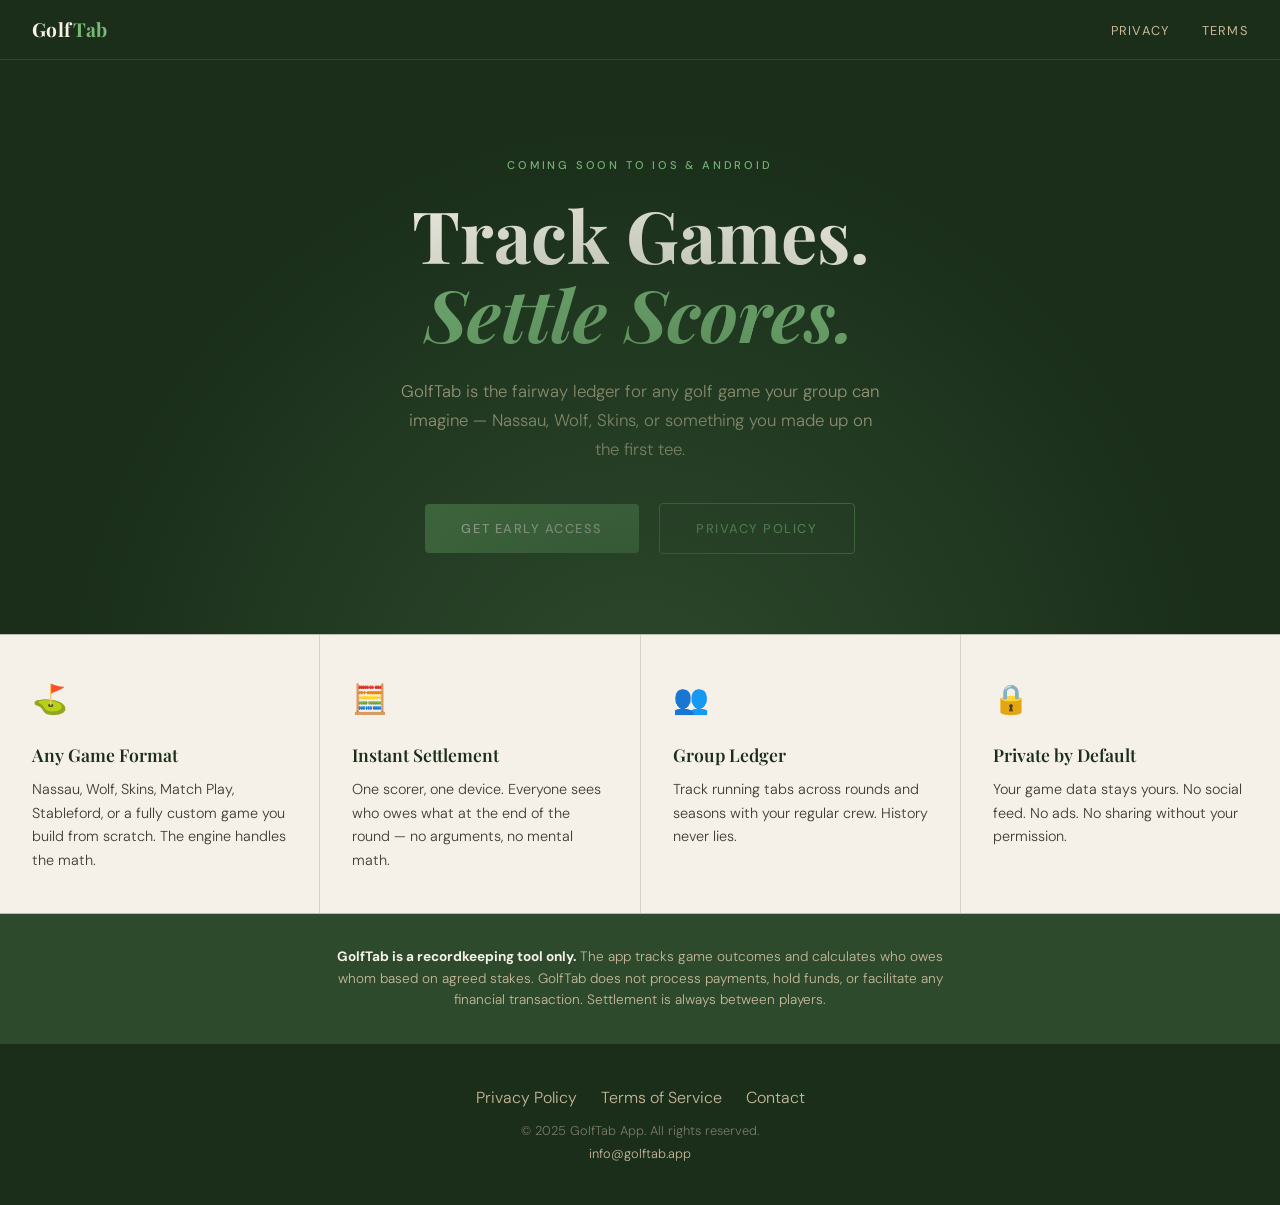
==== index.html @ 03d990b4 "Add files via upload" ====
<!DOCTYPE html>
<html lang="en">
<head>
  <meta charset="UTF-8" />
  <meta name="viewport" content="width=device-width, initial-scale=1.0" />
  <title>GolfTab — Track Games. Settle Scores.</title>
  <meta name="description" content="GolfTab is a mobile app for tracking golf games, wagers, and running tabs between friends. Any format. Any game. Instant settlement math." />
  <link rel="stylesheet" href="style.css" />
</head>
<body>

<nav>
  <a href="index.html" class="nav-logo">Golf<span>Tab</span></a>
  <ul>
    <li><a href="privacy.html">Privacy</a></li>
    <li><a href="terms.html">Terms</a></li>
  </ul>
</nav>

<section class="hero">
  <p class="hero-eyebrow">Coming Soon to iOS &amp; Android</p>
  <h1>Track Games.<br><em>Settle Scores.</em></h1>
  <p class="hero-sub">GolfTab is the fairway ledger for any golf game your group can imagine — Nassau, Wolf, Skins, or something you made up on the first tee.</p>
  <div>
    <a href="mailto:info@golftab.app" class="btn">Get Early Access</a>
    <a href="privacy.html" class="btn btn-outline">Privacy Policy</a>
  </div>
</section>

<section class="features">
  <div class="feature-card">
    <div class="feature-icon">⛳</div>
    <h3>Any Game Format</h3>
    <p>Nassau, Wolf, Skins, Match Play, Stableford, or a fully custom game you build from scratch. The engine handles the math.</p>
  </div>
  <div class="feature-card">
    <div class="feature-icon">🧮</div>
    <h3>Instant Settlement</h3>
    <p>One scorer, one device. Everyone sees who owes what at the end of the round — no arguments, no mental math.</p>
  </div>
  <div class="feature-card">
    <div class="feature-icon">👥</div>
    <h3>Group Ledger</h3>
    <p>Track running tabs across rounds and seasons with your regular crew. History never lies.</p>
  </div>
  <div class="feature-card">
    <div class="feature-icon">🔒</div>
    <h3>Private by Default</h3>
    <p>Your game data stays yours. No social feed. No ads. No sharing without your permission.</p>
  </div>
</section>

<div class="disclaimer-band">
  <p><strong>GolfTab is a recordkeeping tool only.</strong> The app tracks game outcomes and calculates who owes whom based on agreed stakes. GolfTab does not process payments, hold funds, or facilitate any financial transaction. Settlement is always between players.</p>
</div>

<footer>
  <div class="footer-links">
    <a href="privacy.html">Privacy Policy</a>
    <a href="terms.html">Terms of Service</a>
    <a href="mailto:info@golftab.app">Contact</a>
  </div>
  <p>&copy; 2025 GolfTab App. All rights reserved.<br>
  <a href="mailto:info@golftab.app">info@golftab.app</a></p>
</footer>

</body>
</html>
---- style.css ----
@import url('https://fonts.googleapis.com/css2?family=Playfair+Display:wght@400;600;700&family=DM+Sans:ital,wght@0,300;0,400;0,500;1,300&display=swap');

*, *::before, *::after { box-sizing: border-box; margin: 0; padding: 0; }

:root {
  --green-deep:   #1a2e1a;
  --green-mid:    #2d4a2d;
  --green-accent: #4a7c4a;
  --green-light:  #7ab87a;
  --cream:        #f5f0e8;
  --cream-dark:   #ede6d6;
  --tan:          #c8b99a;
  --ink:          #1a1a14;
  --ink-soft:     #3d3d30;
  --muted:        #7a7a68;
  --white:        #ffffff;
  --rule:         rgba(26,46,26,0.15);
}

html { scroll-behavior: smooth; }

body {
  font-family: 'DM Sans', sans-serif;
  font-weight: 300;
  background: var(--cream);
  color: var(--ink);
  line-height: 1.7;
  font-size: 16px;
}

/* ── NAV ── */
nav {
  position: sticky; top: 0; z-index: 100;
  background: var(--green-deep);
  padding: 0 2rem;
  display: flex; align-items: center; justify-content: space-between;
  height: 60px;
  border-bottom: 1px solid var(--green-mid);
}
.nav-logo {
  font-family: 'Playfair Display', serif;
  font-size: 1.2rem;
  font-weight: 700;
  color: var(--cream);
  text-decoration: none;
  letter-spacing: 0.02em;
}
.nav-logo span { color: var(--green-light); }
nav ul {
  list-style: none;
  display: flex; gap: 2rem;
}
nav ul a {
  font-size: 0.8rem;
  font-weight: 400;
  letter-spacing: 0.1em;
  text-transform: uppercase;
  color: var(--tan);
  text-decoration: none;
  transition: color 0.2s;
}
nav ul a:hover { color: var(--cream); }

/* ── HERO ── */
.hero {
  background: var(--green-deep);
  padding: 6rem 2rem 5rem;
  text-align: center;
  position: relative;
  overflow: hidden;
}
.hero::before {
  content: '';
  position: absolute; inset: 0;
  background: radial-gradient(ellipse at 50% 120%, var(--green-mid) 0%, transparent 65%);
  pointer-events: none;
}
.hero-eyebrow {
  font-size: 0.7rem;
  letter-spacing: 0.25em;
  text-transform: uppercase;
  color: var(--green-light);
  margin-bottom: 1.25rem;
  font-weight: 500;
}
.hero h1 {
  font-family: 'Playfair Display', serif;
  font-size: clamp(2.5rem, 6vw, 4.5rem);
  font-weight: 700;
  color: var(--cream);
  line-height: 1.1;
  max-width: 700px;
  margin: 0 auto 1.5rem;
}
.hero h1 em {
  font-style: italic;
  color: var(--green-light);
}
.hero-sub {
  font-size: 1.05rem;
  color: var(--tan);
  max-width: 480px;
  margin: 0 auto 2.5rem;
  font-weight: 300;
}
.btn {
  display: inline-block;
  padding: 0.85rem 2.25rem;
  background: var(--green-accent);
  color: var(--cream);
  border-radius: 4px;
  font-size: 0.8rem;
  font-weight: 500;
  letter-spacing: 0.12em;
  text-transform: uppercase;
  text-decoration: none;
  transition: background 0.2s, transform 0.15s;
}
.btn:hover { background: var(--green-light); transform: translateY(-1px); }
.btn-outline {
  background: transparent;
  border: 1px solid var(--green-accent);
  color: var(--green-light);
  margin-left: 1rem;
}
.btn-outline:hover { background: var(--green-mid); }

/* ── FEATURES ── */
.features {
  display: grid;
  grid-template-columns: repeat(auto-fit, minmax(220px, 1fr));
  gap: 1px;
  background: var(--rule);
  border-top: 1px solid var(--rule);
  border-bottom: 1px solid var(--rule);
}
.feature-card {
  background: var(--cream);
  padding: 2.5rem 2rem;
}
.feature-icon {
  font-size: 1.8rem;
  margin-bottom: 1rem;
}
.feature-card h3 {
  font-family: 'Playfair Display', serif;
  font-size: 1.1rem;
  font-weight: 600;
  margin-bottom: 0.5rem;
  color: var(--green-deep);
}
.feature-card p {
  font-size: 0.9rem;
  color: var(--ink-soft);
  line-height: 1.65;
}

/* ── DISCLAIMER BAND ── */
.disclaimer-band {
  background: var(--green-mid);
  padding: 2rem;
  text-align: center;
}
.disclaimer-band p {
  font-size: 0.85rem;
  color: var(--tan);
  max-width: 640px;
  margin: 0 auto;
  line-height: 1.6;
}
.disclaimer-band strong { color: var(--cream); }

/* ── LEGAL PAGES ── */
.legal-hero {
  background: var(--green-deep);
  padding: 4rem 2rem 3rem;
  text-align: center;
}
.legal-hero h1 {
  font-family: 'Playfair Display', serif;
  font-size: 2.25rem;
  color: var(--cream);
  font-weight: 700;
}
.legal-hero .meta {
  font-size: 0.8rem;
  letter-spacing: 0.1em;
  text-transform: uppercase;
  color: var(--tan);
  margin-top: 0.75rem;
}

.legal-body {
  max-width: 760px;
  margin: 0 auto;
  padding: 4rem 2rem 6rem;
}
.legal-body h2 {
  font-family: 'Playfair Display', serif;
  font-size: 1.35rem;
  font-weight: 600;
  color: var(--green-deep);
  margin: 3rem 0 0.75rem;
  padding-top: 2rem;
  border-top: 1px solid var(--rule);
}
.legal-body h2:first-child { border-top: none; margin-top: 0; padding-top: 0; }
.legal-body p { margin-bottom: 1rem; color: var(--ink-soft); font-size: 0.95rem; }
.legal-body ul {
  margin: 0.5rem 0 1rem 1.25rem;
  color: var(--ink-soft);
  font-size: 0.95rem;
}
.legal-body ul li { margin-bottom: 0.4rem; }
.legal-body a { color: var(--green-accent); text-decoration: underline; }
.legal-body .callout {
  background: var(--cream-dark);
  border-left: 3px solid var(--green-accent);
  padding: 1rem 1.25rem;
  margin: 1.5rem 0;
  border-radius: 0 4px 4px 0;
  font-size: 0.9rem;
  color: var(--ink-soft);
}
.legal-body .callout strong { color: var(--green-deep); }

/* ── FOOTER ── */
footer {
  background: var(--green-deep);
  padding: 2.5rem 2rem;
  text-align: center;
  border-top: 1px solid var(--green-mid);
}
footer p {
  font-size: 0.8rem;
  color: var(--muted);
  line-height: 1.8;
}
footer a { color: var(--tan); text-decoration: none; }
footer a:hover { color: var(--cream); }
.footer-links { margin-bottom: 0.5rem; display: flex; justify-content: center; gap: 1.5rem; flex-wrap: wrap; }

@media (max-width: 600px) {
  .hero { padding: 4rem 1.25rem 3.5rem; }
  .btn-outline { margin-left: 0; margin-top: 0.75rem; }
  nav ul { gap: 1rem; }
  .legal-body { padding: 2.5rem 1.25rem 4rem; }
}
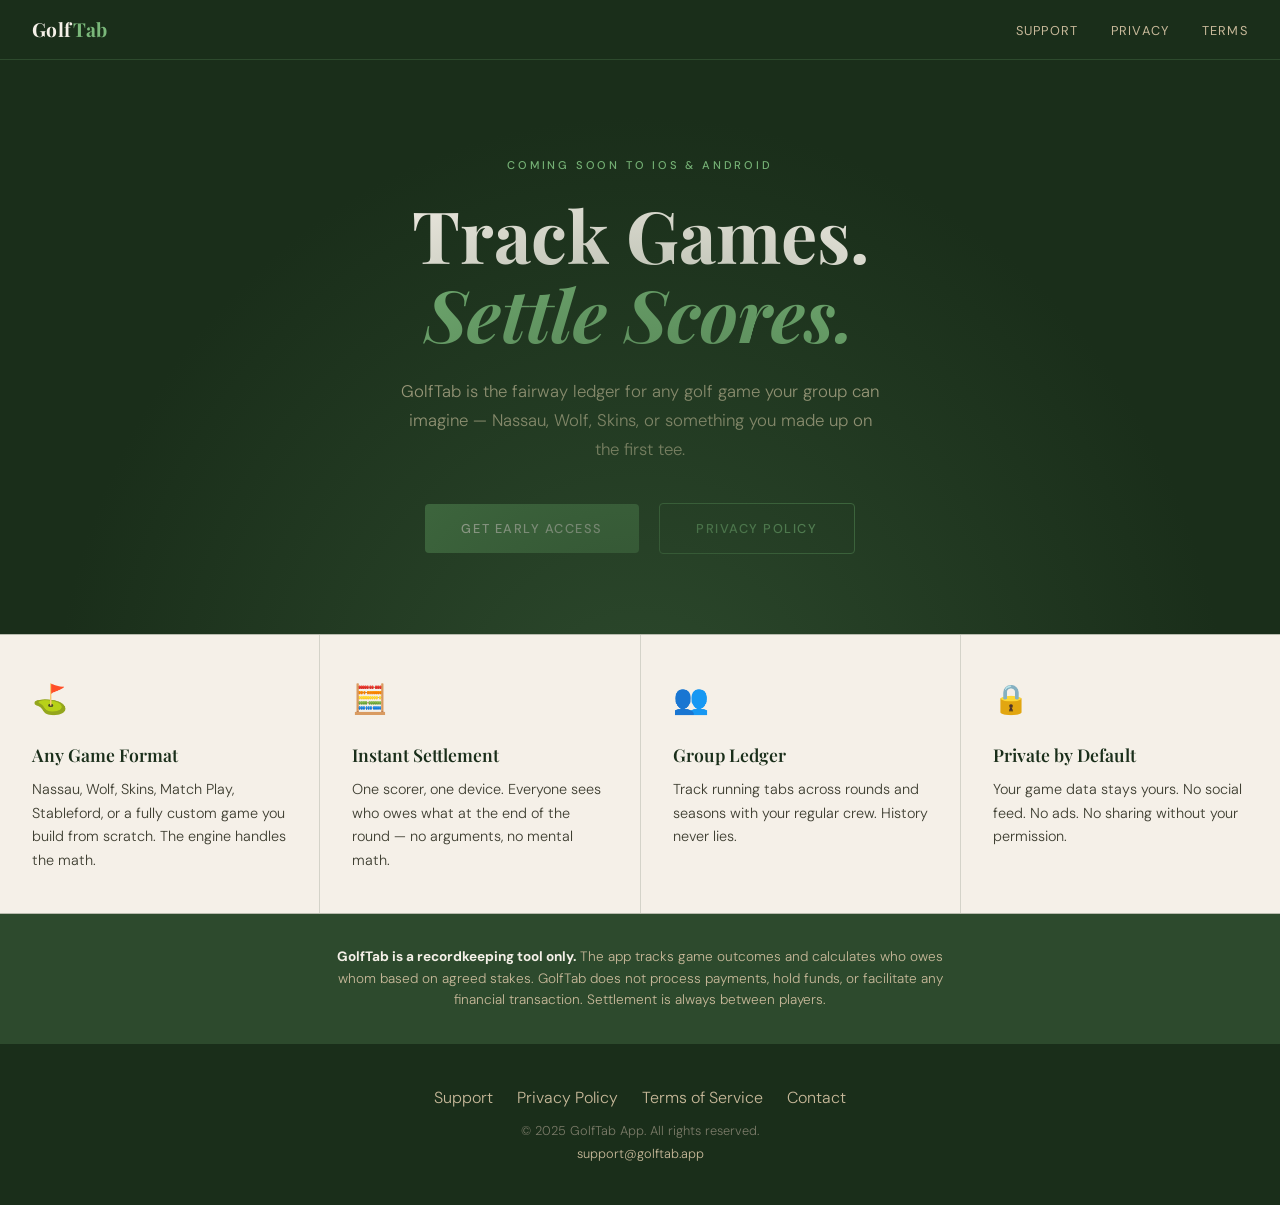
==== commit 7481afef: "Add support page and switch contact email to support@ Adds a golftab.app/support page (required by A" ====
--- a/index.html
+++ b/index.html
@@ -12,6 +12,7 @@
 <nav>
   <a href="index.html" class="nav-logo">Golf<span>Tab</span></a>
   <ul>
+    <li><a href="support.html">Support</a></li>
     <li><a href="privacy.html">Privacy</a></li>
     <li><a href="terms.html">Terms</a></li>
   </ul>
@@ -22,7 +23,7 @@
   <h1>Track Games.<br><em>Settle Scores.</em></h1>
   <p class="hero-sub">GolfTab is the fairway ledger for any golf game your group can imagine — Nassau, Wolf, Skins, or something you made up on the first tee.</p>
   <div>
-    <a href="mailto:info@golftab.app" class="btn">Get Early Access</a>
+    <a href="mailto:support@golftab.app" class="btn">Get Early Access</a>
     <a href="privacy.html" class="btn btn-outline">Privacy Policy</a>
   </div>
 </section>
@@ -56,12 +57,13 @@
 
 <footer>
   <div class="footer-links">
+    <a href="support.html">Support</a>
     <a href="privacy.html">Privacy Policy</a>
     <a href="terms.html">Terms of Service</a>
-    <a href="mailto:info@golftab.app">Contact</a>
+    <a href="mailto:support@golftab.app">Contact</a>
   </div>
   <p>&copy; 2025 GolfTab App. All rights reserved.<br>
-  <a href="mailto:info@golftab.app">info@golftab.app</a></p>
+  <a href="mailto:support@golftab.app">support@golftab.app</a></p>
 </footer>
 
 </body>
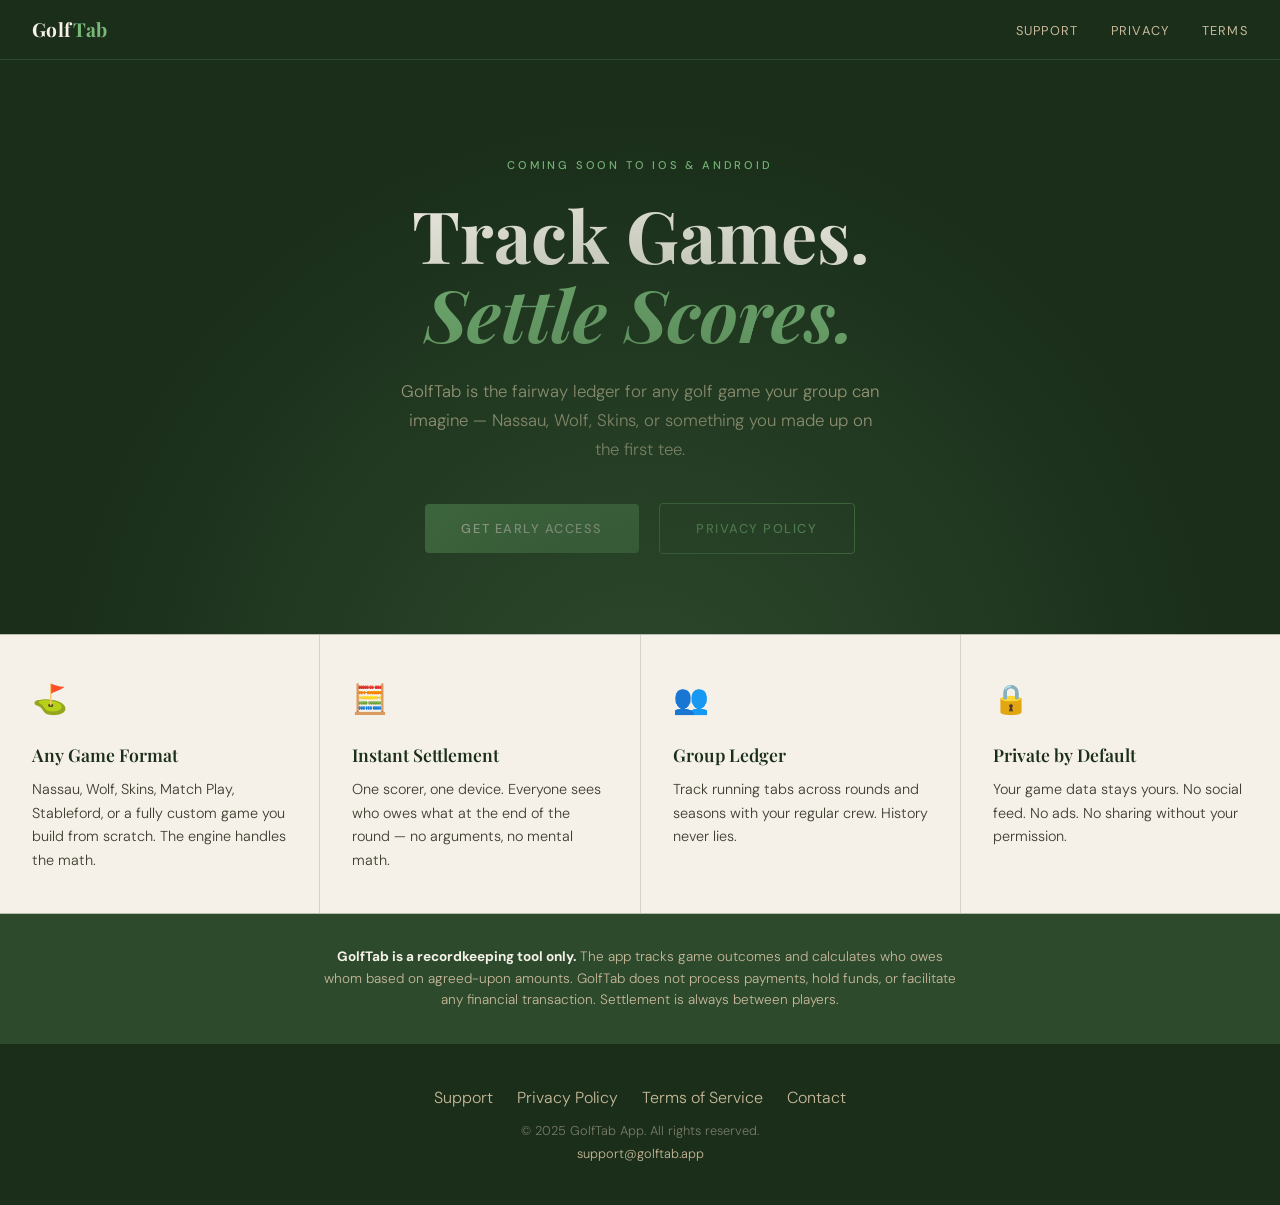
==== commit 3b81099c: "Avoid "stakes" and "betting" in follow-up copy pass Replace the interim "stakes" / "betting" wording" ====
--- a/index.html
+++ b/index.html
@@ -4,7 +4,7 @@
   <meta charset="UTF-8" />
   <meta name="viewport" content="width=device-width, initial-scale=1.0" />
   <title>GolfTab — Track Games. Settle Scores.</title>
-  <meta name="description" content="GolfTab is a mobile app for tracking golf games, wagers, and running tabs between friends. Any format. Any game. Instant settlement math." />
+  <meta name="description" content="GolfTab is a mobile app for tracking golf games and running tabs between friends. Any format. Any game. Instant settlement math." />
   <link rel="stylesheet" href="style.css" />
 </head>
 <body>
@@ -52,7 +52,7 @@
 </section>
 
 <div class="disclaimer-band">
-  <p><strong>GolfTab is a recordkeeping tool only.</strong> The app tracks game outcomes and calculates who owes whom based on agreed stakes. GolfTab does not process payments, hold funds, or facilitate any financial transaction. Settlement is always between players.</p>
+  <p><strong>GolfTab is a recordkeeping tool only.</strong> The app tracks game outcomes and calculates who owes whom based on agreed-upon amounts. GolfTab does not process payments, hold funds, or facilitate any financial transaction. Settlement is always between players.</p>
 </div>
 
 <footer>
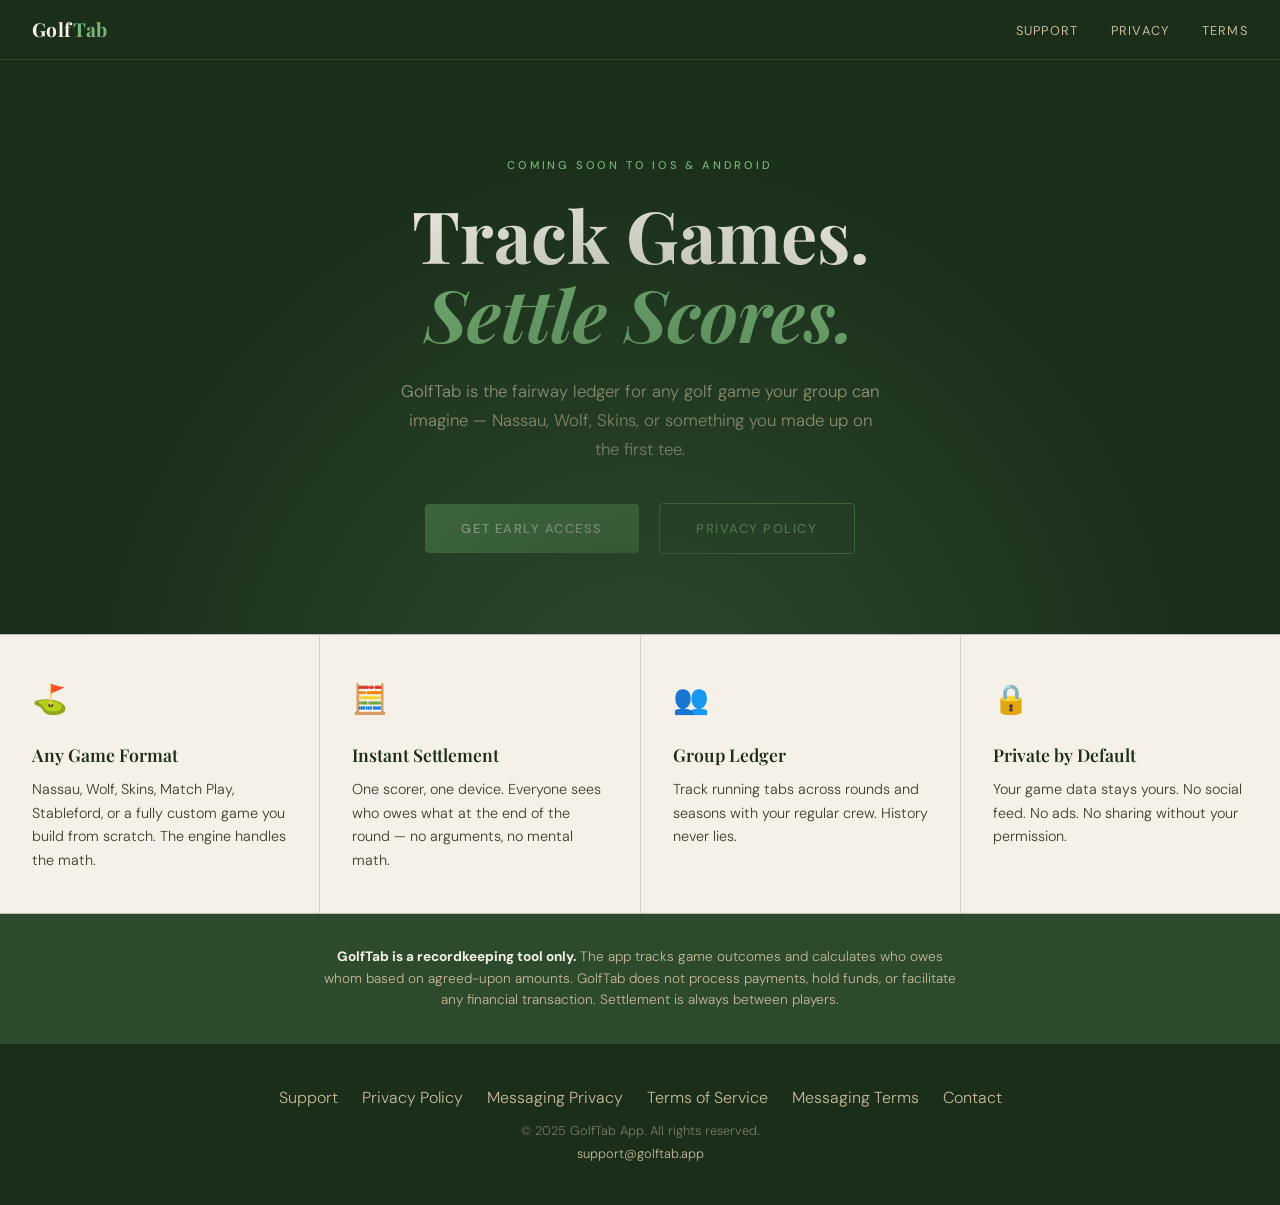
==== commit 6eedebc6: "Add dedicated Messaging Privacy Policy and Messaging Terms pages Adds golftab.app/messaging-privacy " ====
--- a/index.html
+++ b/index.html
@@ -59,7 +59,9 @@
   <div class="footer-links">
     <a href="support.html">Support</a>
     <a href="privacy.html">Privacy Policy</a>
+    <a href="messaging-privacy.html">Messaging Privacy</a>
     <a href="terms.html">Terms of Service</a>
+    <a href="messaging-terms.html">Messaging Terms</a>
     <a href="mailto:support@golftab.app">Contact</a>
   </div>
   <p>&copy; 2025 GolfTab App. All rights reserved.<br>
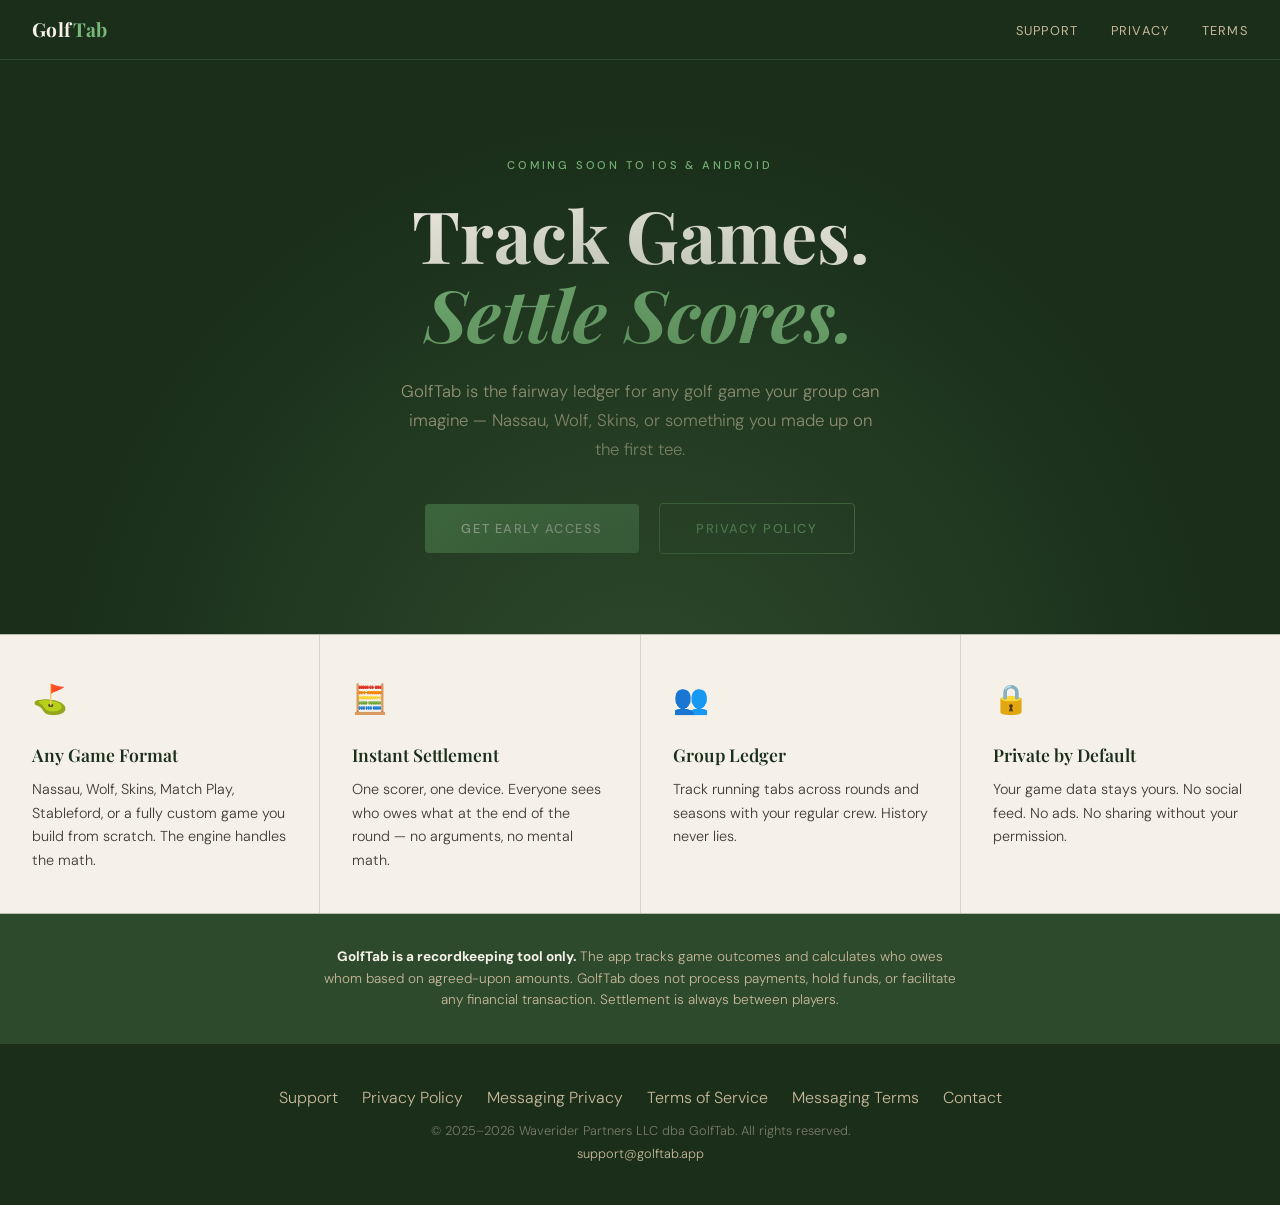
==== commit 816fc260: "Identify Waverider Partners LLC as operator across legal pages Connects the GolfTab brand to its reg" ====
--- a/index.html
+++ b/index.html
@@ -64,7 +64,7 @@
     <a href="messaging-terms.html">Messaging Terms</a>
     <a href="mailto:support@golftab.app">Contact</a>
   </div>
-  <p>&copy; 2025 GolfTab App. All rights reserved.<br>
+  <p>&copy; 2025&ndash;2026 Waverider Partners LLC dba GolfTab. All rights reserved.<br>
   <a href="mailto:support@golftab.app">support@golftab.app</a></p>
 </footer>
 
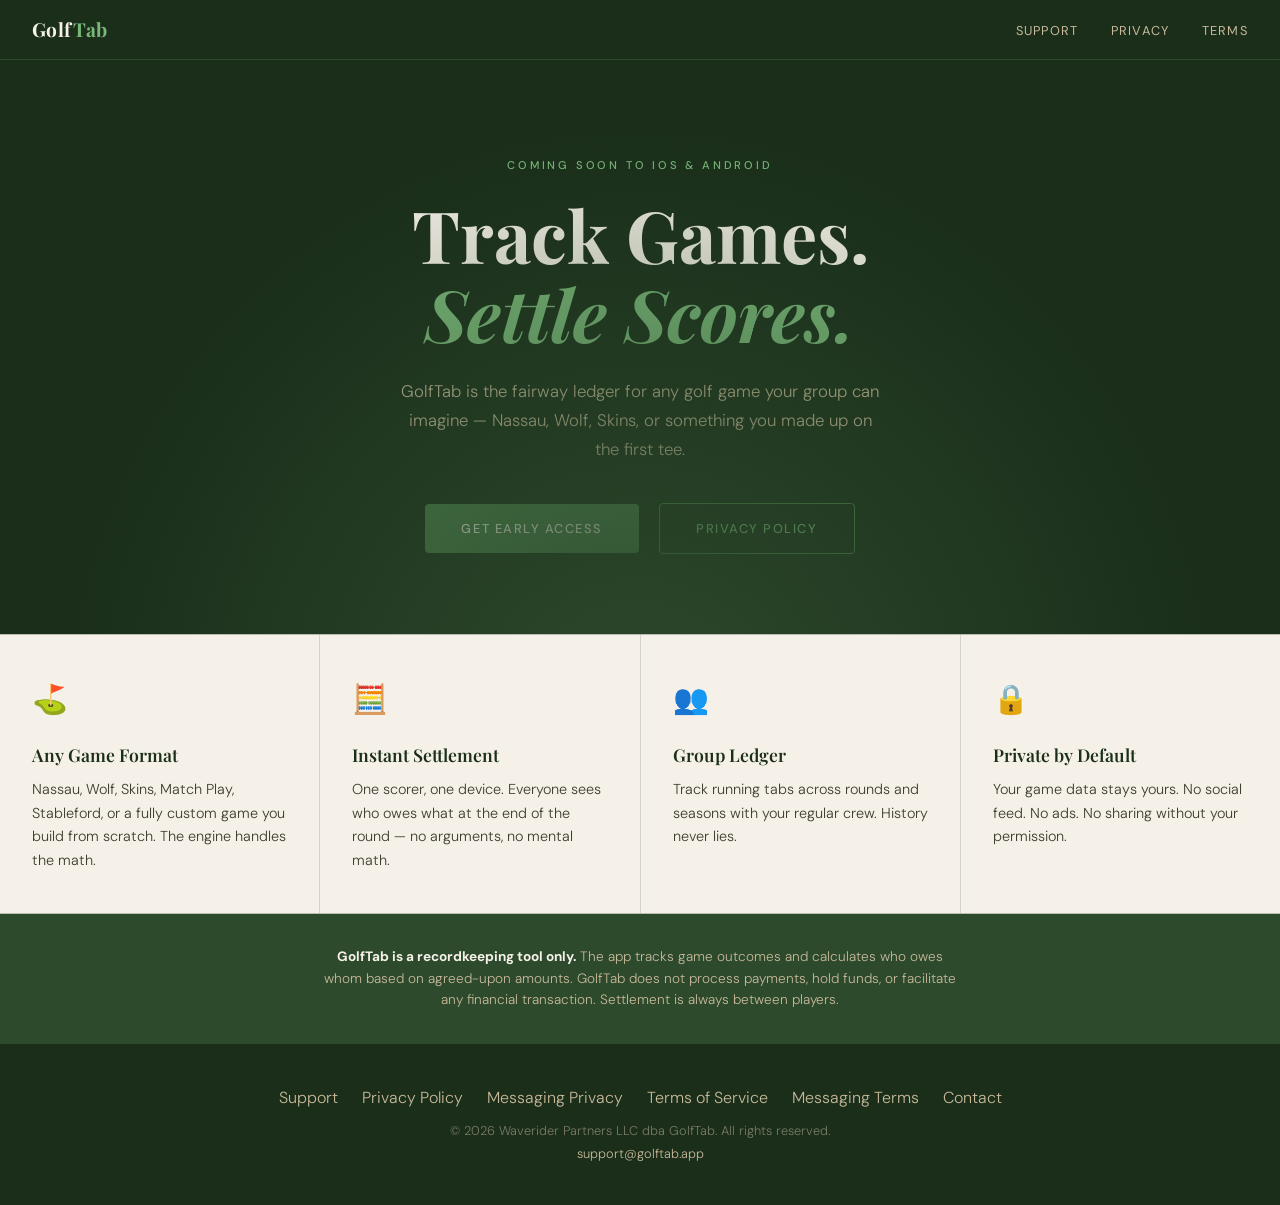
==== commit f096ff9a: "Update Privacy and Terms dates to March 15, 2026; copyright to 2026" ====
--- a/index.html
+++ b/index.html
@@ -64,7 +64,7 @@
     <a href="messaging-terms.html">Messaging Terms</a>
     <a href="mailto:support@golftab.app">Contact</a>
   </div>
-  <p>&copy; 2025&ndash;2026 Waverider Partners LLC dba GolfTab. All rights reserved.<br>
+  <p>&copy; 2026 Waverider Partners LLC dba GolfTab. All rights reserved.<br>
   <a href="mailto:support@golftab.app">support@golftab.app</a></p>
 </footer>
 
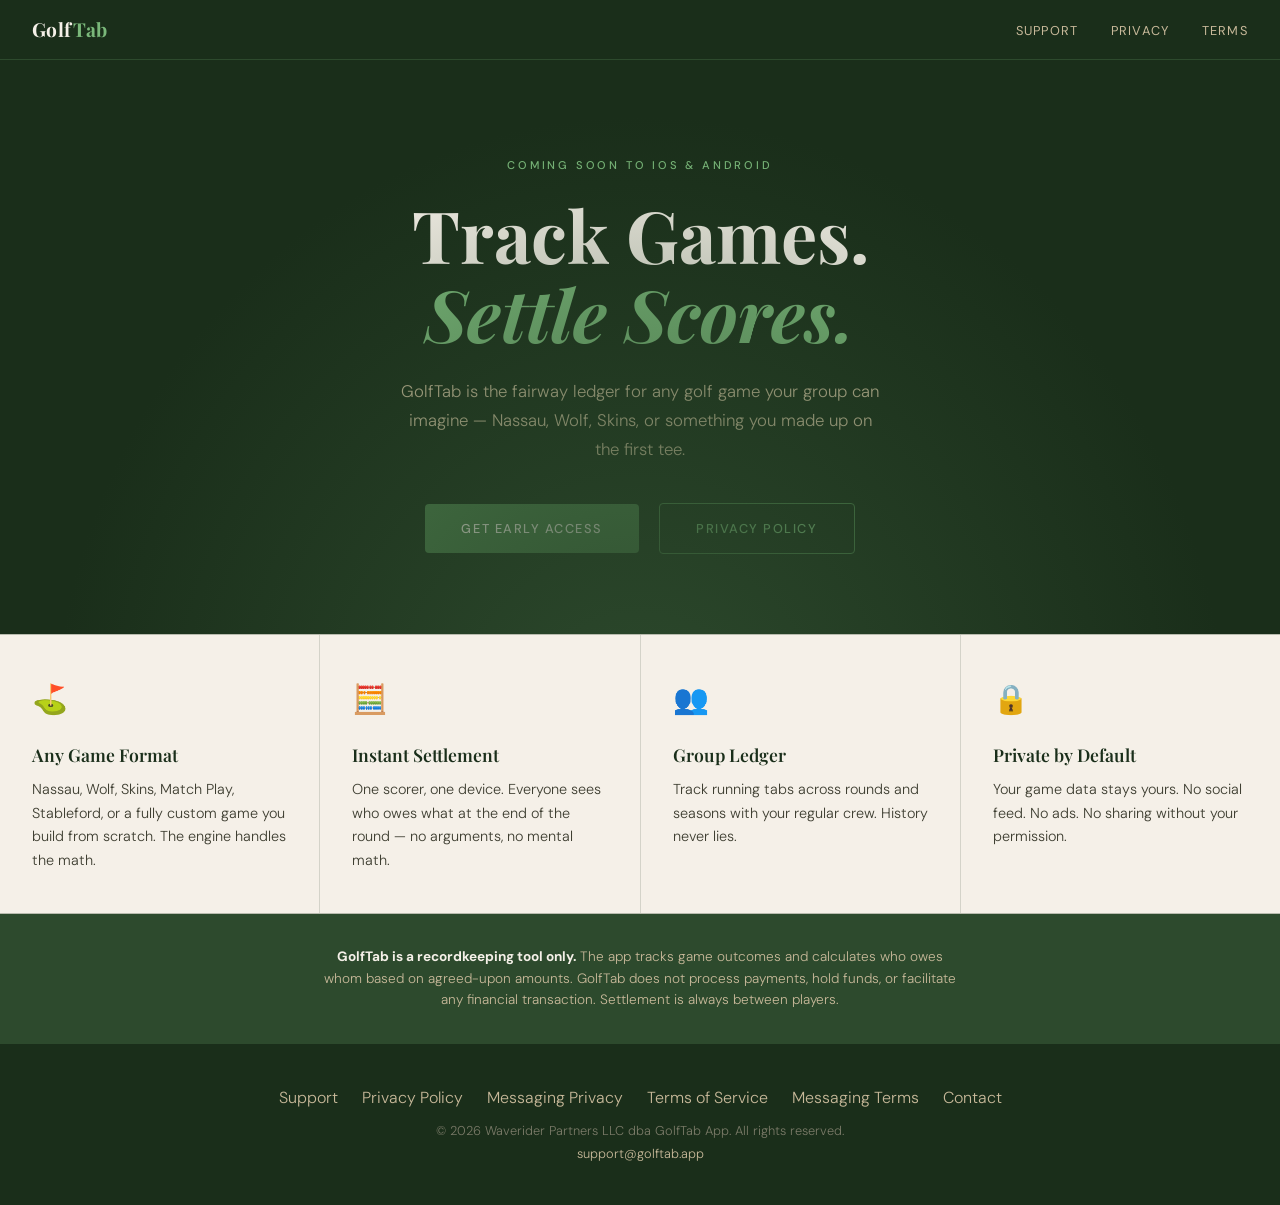
==== commit ca2b18d2: "Use 'GolfTab App' as the dba name throughout" ====
--- a/index.html
+++ b/index.html
@@ -64,7 +64,7 @@
     <a href="messaging-terms.html">Messaging Terms</a>
     <a href="mailto:support@golftab.app">Contact</a>
   </div>
-  <p>&copy; 2026 Waverider Partners LLC dba GolfTab. All rights reserved.<br>
+  <p>&copy; 2026 Waverider Partners LLC dba GolfTab App. All rights reserved.<br>
   <a href="mailto:support@golftab.app">support@golftab.app</a></p>
 </footer>
 
